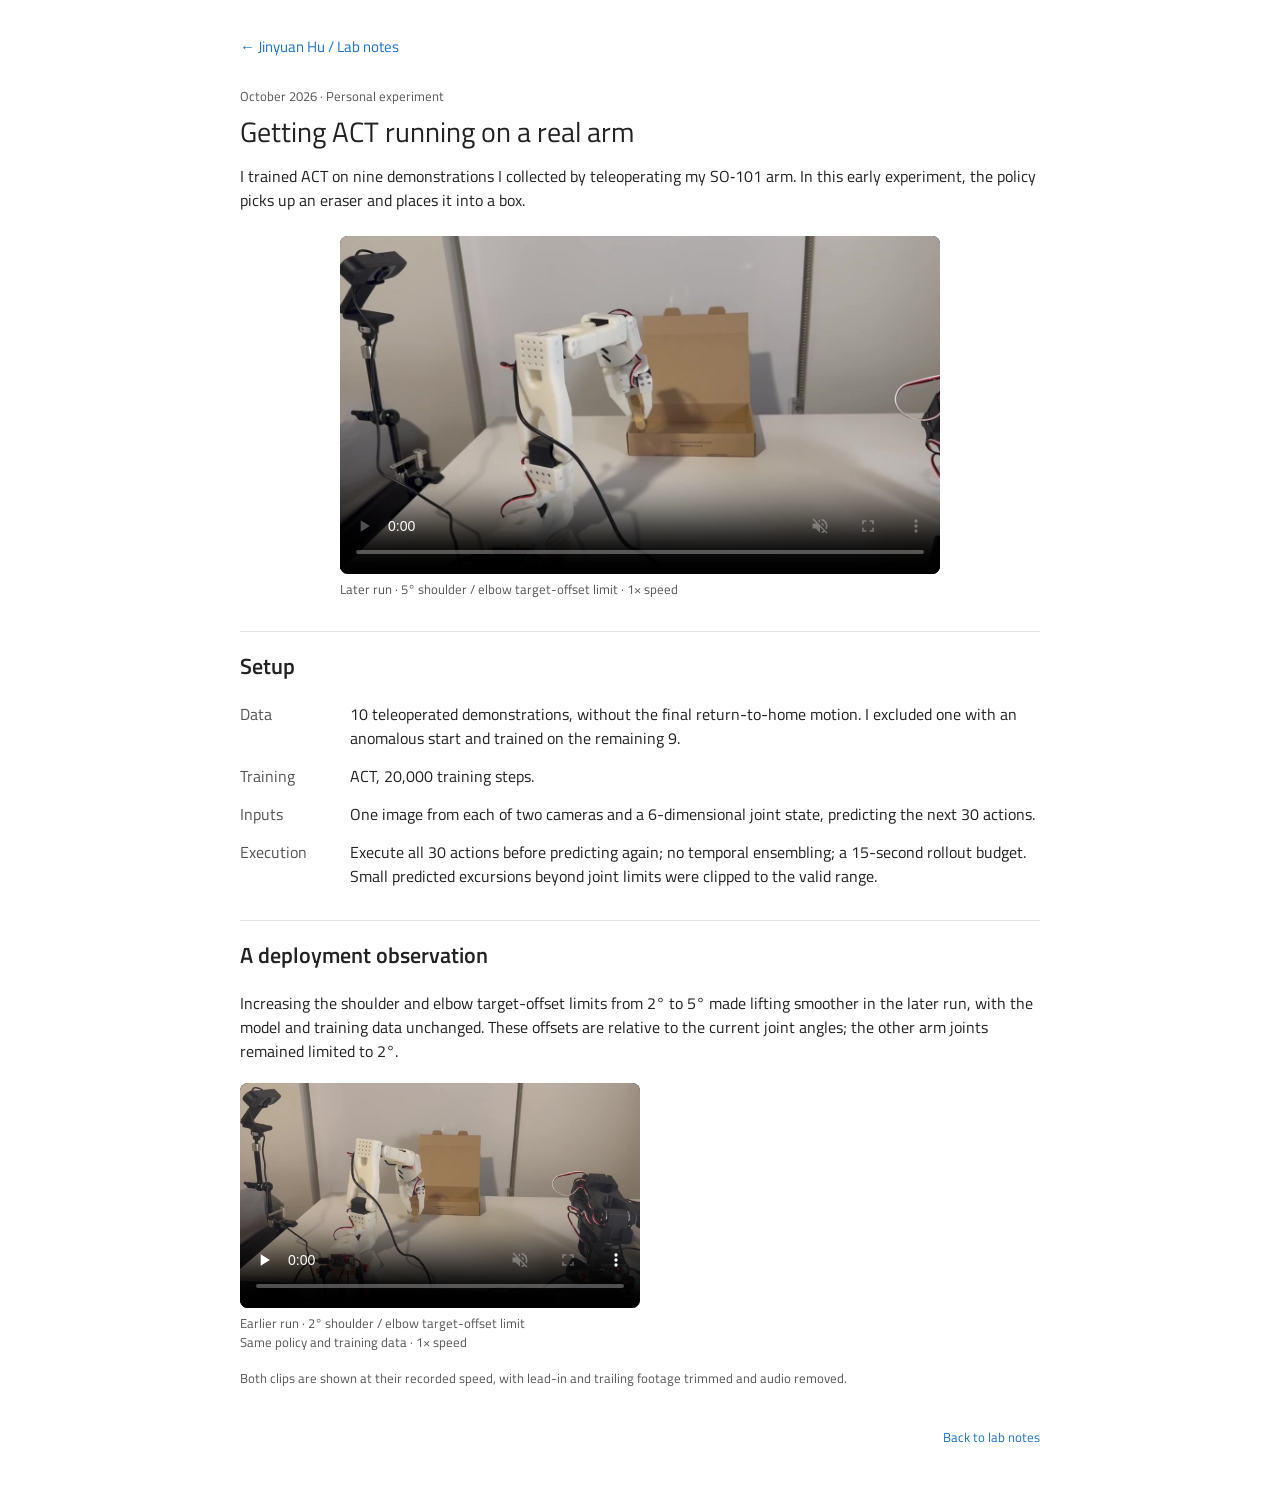
==== notes/so101-act.html @ 400b4111 "Keep lab note teaser compact and move details to its own page" ====
<!doctype html>
<html lang="en">
  <head>
    <meta charset="utf-8">
    <meta name="viewport" content="width=device-width, initial-scale=1">
    <meta name="description" content="A lab note by Jinyuan Hu on teleoperated demonstrations, ACT training, and deploying a pick-and-place policy on SO-101.">
    <meta name="color-scheme" content="light">
    <title>Getting ACT running on a real arm | Jinyuan Hu</title>
    <link rel="stylesheet" href="../style.css?v=20261027-note-page">
    <script src="../previews.js?v=20261027-note-page" defer></script>
  </head>
  <body>
    <main class="note-page">
      <nav class="note-back" aria-label="Back to homepage"><a href="../index.html#lab-notes-heading">← Jinyuan Hu / Lab notes</a></nav>
      <article class="lab-note">
        <header class="note-header">
          <p class="note-date"><time datetime="2026-10">October 2026</time> · Personal experiment</p>
          <h1>Getting ACT running on a real arm</h1>
          <p>I trained ACT on nine demonstrations I collected by teleoperating my SO&#8209;101 arm. In this early experiment, the policy picks up an eraser and places it into a box.</p>
        </header>
        <figure class="note-media note-main-video">
          <video controls muted playsinline preload="metadata" width="1280" height="720" poster="../assets/robotics/so101-act/pick-and-place.jpg" aria-label="Later SO-101 ACT run, shoulder and elbow target-offset limits of 5 degrees">
            <source src="../assets/robotics/so101-act/pick-and-place.mp4" type="video/mp4">
            <a href="../assets/robotics/so101-act/pick-and-place.mp4">Watch the pick-and-place video</a>.
          </video>
          <figcaption>Later run · 5° shoulder / elbow target-offset limit · 1× speed</figcaption>
        </figure>

        <section aria-labelledby="setup-heading">
          <h2 id="setup-heading">Setup</h2>
          <dl class="note-parameters">
            <dt>Data</dt>
            <dd>10 teleoperated demonstrations, without the final return-to-home motion. I excluded one with an anomalous start and trained on the remaining 9.</dd>
            <dt>Training</dt>
            <dd>ACT, 20,000 training steps.</dd>
            <dt>Inputs</dt>
            <dd>One image from each of two cameras and a 6-dimensional joint state, predicting the next 30 actions.</dd>
            <dt>Execution</dt>
            <dd>Execute all 30 actions before predicting again; no temporal ensembling; a 15-second rollout budget. Small predicted excursions beyond joint limits were clipped to the valid range.</dd>
          </dl>
        </section>

        <section aria-labelledby="deployment-heading">
          <h2 id="deployment-heading">A deployment observation</h2>
          <p>Increasing the shoulder and elbow target-offset limits from 2° to 5° made lifting smoother in the later run, with the model and training data unchanged. These offsets are relative to the current joint angles; the other arm joints remained limited to 2°.</p>
          <figure class="note-media note-earlier-video">
            <video controls muted playsinline preload="none" width="1280" height="720" poster="../assets/robotics/so101-act/earlier-run.jpg" aria-label="Earlier SO-101 ACT run, shoulder and elbow target-offset limits of 2 degrees">
              <source src="../assets/robotics/so101-act/earlier-run.mp4" type="video/mp4">
              <a href="../assets/robotics/so101-act/earlier-run.mp4">Watch the earlier run</a>.
            </video>
            <figcaption>Earlier run · 2° shoulder / elbow target-offset limit<br>Same policy and training data · 1× speed</figcaption>
          </figure>
          <p class="note-footnote">Both clips are shown at their recorded speed, with lead-in and trailing footage trimmed and audio removed.</p>
        </section>
      </article>
      <footer class="site-footer"><p><a href="../index.html#lab-notes-heading">Back to lab notes</a></p></footer>
    </main>
  </body>
</html>
---- style.css ----
/* Titillium Web from Google Fonts; license: assets/fonts/OFL.txt. */
@font-face {
  font-family: "Titillium Web";
  src: url("./assets/fonts/TitilliumWeb-Regular.ttf") format("truetype");
  font-style: normal;
  font-weight: 400;
  font-display: swap;
}

@font-face {
  font-family: "Titillium Web";
  src: url("./assets/fonts/TitilliumWeb-SemiBold.ttf") format("truetype");
  font-style: normal;
  font-weight: 600;
  font-display: swap;
}

:root {
  color-scheme: light;
  font-family: "Titillium Web", Verdana, Helvetica, sans-serif;
  font-size: 16px;
  line-height: 1.5;
  color: #222;
  background: #fff;
  -webkit-text-size-adjust: 100%;
  text-size-adjust: 100%;
}

* {
  box-sizing: border-box;
}

body {
  margin: 0;
}

main {
  max-width: 848px;
  margin: 36px auto 56px;
  padding: 0 24px;
  overflow-wrap: break-word;
}

h1, h2, h3, p {
  margin: 0;
}

h1 {
  display: flex;
  align-items: baseline;
  justify-content: center;
  flex-wrap: wrap;
  gap: 4px 10px;
  margin-bottom: 28px;
  color: #222;
  font-family: "Titillium Web", Verdana, Helvetica, sans-serif;
  font-size: 34px;
  line-height: 1.3;
  font-weight: 400;
}

.english-name,
.chinese-name {
  white-space: nowrap;
}

.chinese-name {
  font-family: "Songti SC", "STSong", "Noto Serif CJK SC", "Noto Serif SC", "SimSun", serif;
  font-size: 1em;
  font-weight: 400;
  letter-spacing: 0;
  color: inherit;
}

.profile-content {
  display: grid;
  grid-template-columns: 184px minmax(0, 1fr);
  align-items: start;
  gap: 32px;
}

.profile-photo {
  width: 184px;
}

.contact {
  margin-top: 12px;
  text-align: center;
  font-size: 15px;
  letter-spacing: -0.01em;
}

.portrait {
  display: block;
  width: 100%;
  height: 207px;
  aspect-ratio: 8 / 9;
  object-fit: cover;
  object-position: center 35%;
  border-radius: 8px;
}

.bio p + p {
  margin-top: 16px;
}

a {
  color: #1772d0;
  text-decoration: none;
  text-underline-offset: 3px;
}

a:hover {
  text-decoration: underline;
}

a:focus-visible {
  outline: 2px solid #1772d0;
  outline-offset: 4px;
  border-radius: 2px;
  text-decoration: underline;
}

section {
  margin-top: 32px;
  padding-top: 20px;
  border-top: 1px solid #e4e4e4;
}

h2 {
  margin-bottom: 20px;
  color: #222;
  font-size: 22px;
  line-height: 1.35;
  font-weight: 600;
}

h3 {
  font-size: 16px;
  line-height: 1.5;
  font-weight: 600;
}

ul {
  margin: 0;
  padding: 0;
  list-style: none;
}

.publications li + li {
  margin-top: 28px;
}

.publication h3 {
  font-size: 17px;
}

.publication,
.note-overview {
  display: grid;
  grid-template-columns: 220px minmax(0, 1fr);
  align-items: start;
  gap: 24px;
}

.publication-info {
  grid-column: 2;
  min-width: 0;
}

.preview {
  position: relative;
  width: 100%;
  aspect-ratio: 16 / 9;
  overflow: hidden;
  border-radius: 8px;
  background: #191b20;
  isolation: isolate;
}

.preview-poster,
.preview video {
  display: block;
  position: absolute;
  inset: 0;
  width: 100%;
  height: 100%;
  object-fit: contain;
}

.preview video {
  visibility: hidden;
}

.preview.has-frame video {
  visibility: visible;
}

.preview-figure {
  display: block;
  aspect-ratio: 928 / 359;
  background: #fff;
}

.preview-figure:focus-visible {
  outline: 2px solid #1772d0;
  outline-offset: 4px;
}

.preview-toggle {
  position: absolute;
  right: 7px;
  bottom: 7px;
  min-width: 44px;
  min-height: 32px;
  padding: 3px 8px;
  border: 1px solid #ffffff70;
  border-radius: 5px;
  color: #fff;
  background: #111c;
  font: 13px/1.2 "Titillium Web", sans-serif;
  cursor: pointer;
}

.preview-toggle:hover {
  background: #111;
}

.preview-toggle:focus-visible {
  outline: 2px solid #fff;
  outline-offset: 2px;
}

@media (prefers-reduced-motion: reduce) {
  .preview:not([data-autoplay="false"]).has-frame video,
  .preview:not([data-autoplay="false"]) .preview-toggle {
    visibility: hidden;
  }
}

.authors {
  margin-top: 2px;
}

strong {
  font-weight: 600;
}

.venue {
  margin-top: 2px;
  color: #555;
  font-style: normal;
}

.paper-links {
  margin-top: 3px;
}

.paper-links span {
  margin: 0 4px;
  color: #555;
}

.github-stars {
  font-size: 0.9em;
  white-space: nowrap;
}

.note-media {
  min-width: 0;
  margin: 0;
}

.note-media video {
  display: block;
  width: 100%;
  height: auto;
  aspect-ratio: 16 / 9;
  border-radius: 8px;
  background: #191b20;
}

.note-media figcaption,
.note-date,
.note-footnote {
  color: #555;
  font-size: 13px;
  line-height: 1.5;
}

.note-media figcaption {
  margin-top: 6px;
}

.note-date {
  margin: 2px 0 6px;
}

.note-intro h3 {
  margin: 0;
}

.note-media video:focus-visible {
  outline: 2px solid #1772d0;
  outline-offset: 4px;
  border-radius: 2px;
}

.note-back {
  margin-bottom: 28px;
  font-size: 15px;
}

.note-page h1 {
  display: block;
  margin: 8px 0 14px;
  text-align: left;
  font-size: 28px;
}

.note-main-video {
  max-width: 600px;
  margin: 24px auto 0;
}

.note-earlier-video {
  max-width: 400px;
  margin-top: 20px;
}

.note-parameters {
  display: grid;
  grid-template-columns: 90px minmax(0, 1fr);
  gap: 14px 20px;
  margin: 0;
}

.note-parameters dt {
  color: #555;
}

.note-parameters dd {
  margin: 0;
}

.note-footnote {
  margin-top: 16px;
}

.education li {
  display: grid;
  grid-template-columns: 36px minmax(0, 1fr) auto;
  align-items: center;
  gap: 4px 16px;
}

.school-logo {
  display: block;
  width: 36px;
  height: 38px;
  object-fit: contain;
  justify-self: center;
}

.education li + li {
  margin-top: 18px;
}

.education li > div {
  min-width: 0;
}

.education h3 {
  font-weight: 400;
}

.education li > div > p {
  color: #555;
  font-size: 15px;
}

.dates {
  flex-shrink: 0;
  color: #555;
  font-variant-numeric: tabular-nums;
}

.site-footer {
  margin-top: 40px;
  color: #555;
  font-size: 13px;
  text-align: right;
}

@media (max-width: 600px) {
  .note-parameters {
    grid-template-columns: minmax(0, 1fr);
    gap: 4px;
  }

  .note-parameters dd + dt {
    margin-top: 10px;
  }

  .publication,
  .note-overview {
    grid-template-columns: minmax(0, 1fr);
    gap: 14px;
  }

  .publication-info {
    grid-column: 1;
  }

  .preview {
    max-width: 400px;
  }

  main {
    margin: 28px auto 40px;
    padding: 0 20px;
  }

  h1 {
    margin-bottom: 24px;
  }

  .education li {
    grid-template-columns: 36px minmax(0, 1fr);
    column-gap: 12px;
  }

  .school-logo {
    grid-row: span 2;
  }

  .education .dates {
    grid-column: 2;
  }

  .profile-content {
    grid-template-columns: minmax(0, 1fr);
    gap: 20px;
  }

  .profile-photo {
    justify-self: center;
  }
}
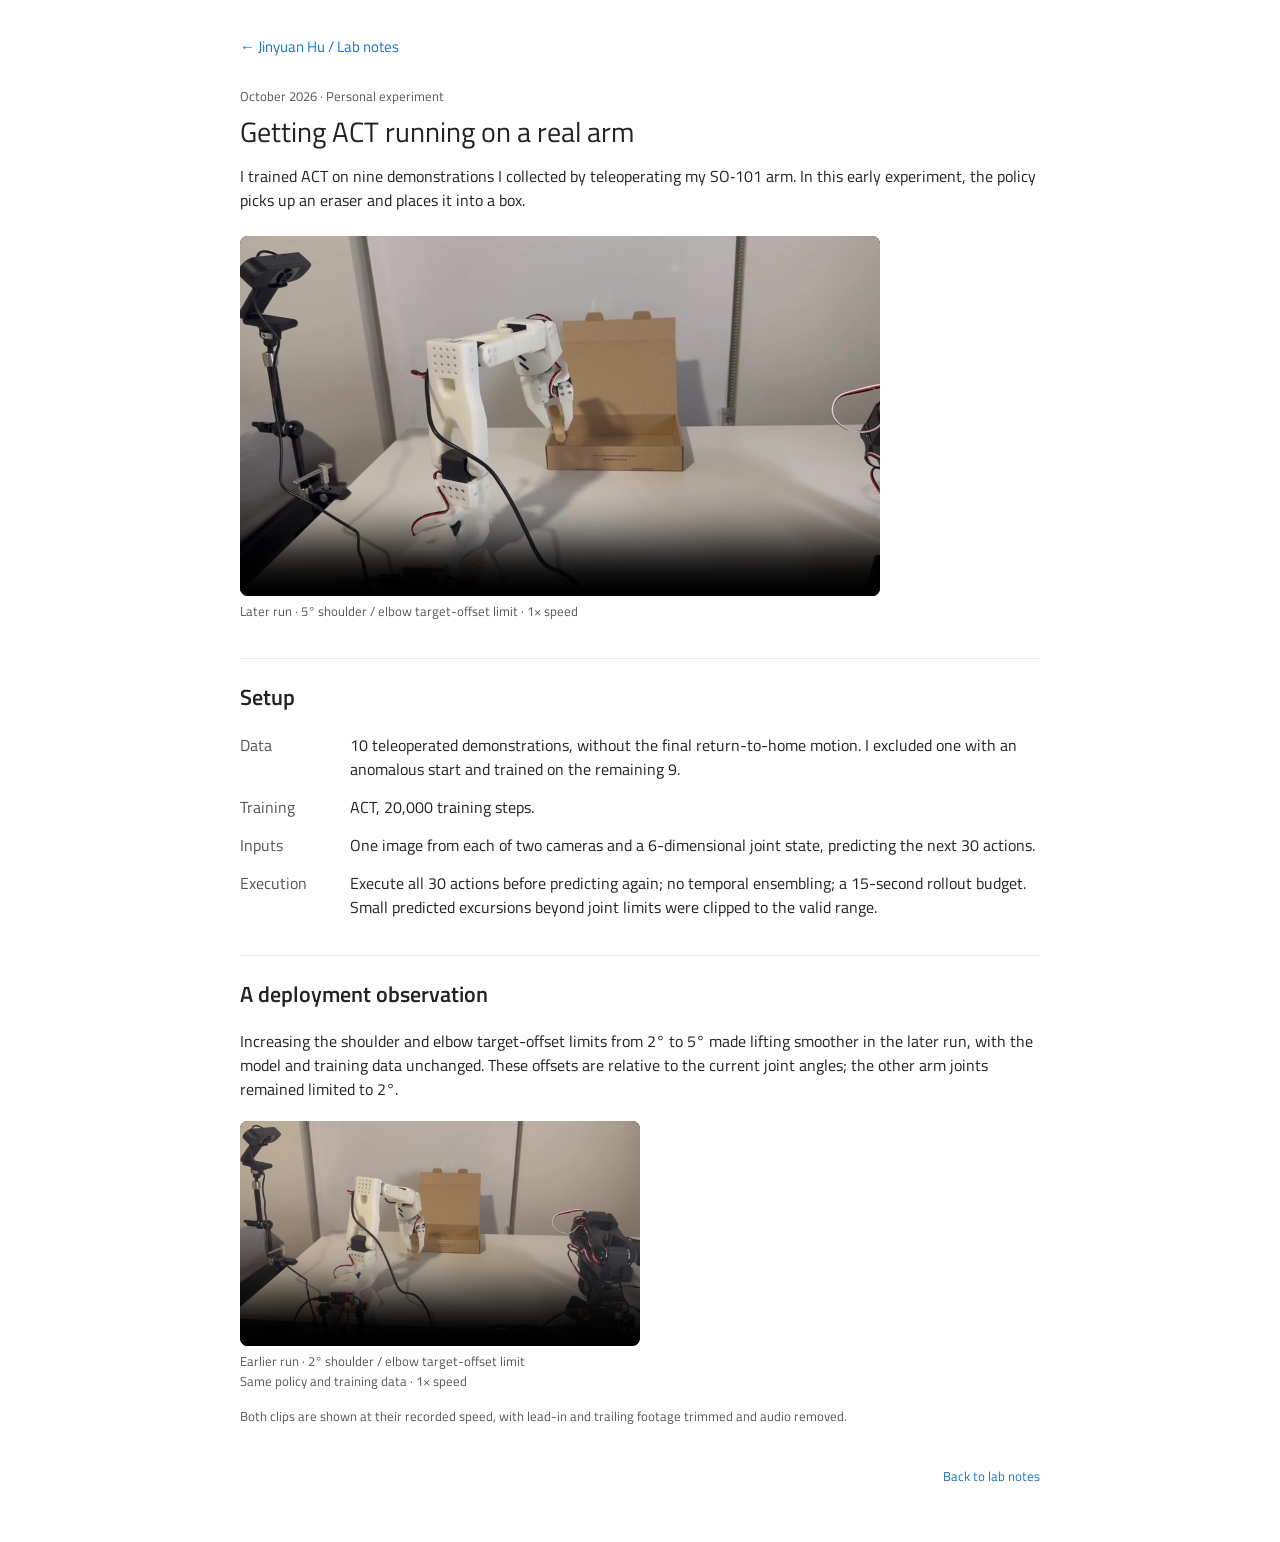
==== commit e058a47b: "Polish homepage layout, copy and media; remove unused assets - Share one 220px media column across p" ====
--- a/notes/so101-act.html
+++ b/notes/so101-act.html
@@ -5,9 +5,23 @@
     <meta name="viewport" content="width=device-width, initial-scale=1">
     <meta name="description" content="A lab note by Jinyuan Hu on teleoperated demonstrations, ACT training, and deploying a pick-and-place policy on SO-101.">
     <meta name="color-scheme" content="light">
+    <meta name="theme-color" content="#ffffff">
     <title>Getting ACT running on a real arm | Jinyuan Hu</title>
-    <link rel="stylesheet" href="../style.css?v=20261027-note-page">
-    <script src="../previews.js?v=20261027-note-page" defer></script>
+    <link rel="canonical" href="https://yelonhu.github.io/notes/so101-act.html">
+    <link rel="icon" href="../assets/icons/favicon-32.png" type="image/png" sizes="32x32">
+    <link rel="apple-touch-icon" href="../assets/icons/apple-touch-icon.png">
+    <meta property="og:type" content="article">
+    <meta property="og:site_name" content="Jinyuan Hu">
+    <meta property="og:title" content="Getting ACT running on a real arm">
+    <meta property="og:description" content="Teleoperated demonstrations, ACT training, and deploying a pick-and-place policy on an SO-101 arm.">
+    <meta property="og:url" content="https://yelonhu.github.io/notes/so101-act.html">
+    <meta property="og:image" content="https://yelonhu.github.io/assets/robotics/so101-act/pick-and-place.jpg">
+    <meta property="og:image:width" content="1280">
+    <meta property="og:image:height" content="720">
+    <meta name="twitter:card" content="summary_large_image">
+    <link rel="preload" href="../assets/fonts/TitilliumWeb-Regular.woff2" as="font" type="font/woff2" crossorigin>
+    <link rel="stylesheet" href="../style.css?v=20261027-polish">
+    <script src="../previews.js?v=20261027-polish" defer></script>
   </head>
   <body>
     <main class="note-page">
--- a/style.css
+++ b/style.css
@@ -1,7 +1,8 @@
 /* Titillium Web from Google Fonts; license: assets/fonts/OFL.txt. */
 @font-face {
   font-family: "Titillium Web";
-  src: url("./assets/fonts/TitilliumWeb-Regular.ttf") format("truetype");
+  src: url("./assets/fonts/TitilliumWeb-Regular.woff2") format("woff2"),
+    url("./assets/fonts/TitilliumWeb-Regular.ttf") format("truetype");
   font-style: normal;
   font-weight: 400;
   font-display: swap;
@@ -9,13 +10,16 @@
 
 @font-face {
   font-family: "Titillium Web";
-  src: url("./assets/fonts/TitilliumWeb-SemiBold.ttf") format("truetype");
+  src: url("./assets/fonts/TitilliumWeb-SemiBold.woff2") format("woff2"),
+    url("./assets/fonts/TitilliumWeb-SemiBold.ttf") format("truetype");
   font-style: normal;
   font-weight: 600;
   font-display: swap;
 }
 
 :root {
+  --media-width: 220px;
+  --media-gap: 24px;
   color-scheme: light;
   font-family: "Titillium Web", Verdana, Helvetica, sans-serif;
   font-size: 16px;
@@ -32,6 +36,12 @@
 
 body {
   margin: 0;
+}
+
+@media (prefers-reduced-motion: no-preference) {
+  html {
+    scroll-behavior: smooth;
+  }
 }
 
 main {
@@ -74,13 +84,13 @@
 
 .profile-content {
   display: grid;
-  grid-template-columns: 184px minmax(0, 1fr);
+  grid-template-columns: var(--media-width) minmax(0, 1fr);
   align-items: start;
-  gap: 32px;
+  gap: var(--media-gap);
 }
 
 .profile-photo {
-  width: 184px;
+  width: var(--media-width);
 }
 
 .contact {
@@ -90,13 +100,17 @@
   letter-spacing: -0.01em;
 }
 
+.contact span {
+  margin: 0 1px;
+  color: #b4b4b4;
+}
+
 .portrait {
   display: block;
   width: 100%;
-  height: 207px;
+  height: auto;
   aspect-ratio: 8 / 9;
   object-fit: cover;
-  object-position: center 35%;
   border-radius: 8px;
 }
 
@@ -122,12 +136,13 @@
 }
 
 section {
-  margin-top: 32px;
-  padding-top: 20px;
-  border-top: 1px solid #e4e4e4;
+  margin-top: 36px;
+  padding-top: 24px;
+  border-top: 1px solid #e8e8e8;
 }
 
 h2 {
+  scroll-margin-top: 24px;
   margin-bottom: 20px;
   color: #222;
   font-size: 22px;
@@ -155,12 +170,17 @@
   font-size: 17px;
 }
 
+.publication h3 a,
+.note-intro h3 a {
+  color: inherit;
+}
+
 .publication,
 .note-overview {
   display: grid;
-  grid-template-columns: 220px minmax(0, 1fr);
+  grid-template-columns: var(--media-width) minmax(0, 1fr);
   align-items: start;
-  gap: 24px;
+  gap: var(--media-gap);
 }
 
 .publication-info {
@@ -196,10 +216,16 @@
   visibility: visible;
 }
 
+/* Wide figures sit on a mat so every thumbnail keeps the same 16:9 box. */
 .preview-figure {
   display: block;
-  aspect-ratio: 928 / 359;
-  background: #fff;
+  background: #f4f4f2;
+}
+
+.preview-figure .preview-poster {
+  inset: 8px;
+  width: calc(100% - 16px);
+  height: calc(100% - 16px);
 }
 
 .preview-figure:focus-visible {
@@ -209,21 +235,48 @@
 
 .preview-toggle {
   position: absolute;
-  right: 7px;
-  bottom: 7px;
-  min-width: 44px;
-  min-height: 32px;
-  padding: 3px 8px;
-  border: 1px solid #ffffff70;
-  border-radius: 5px;
+  right: 8px;
+  bottom: 8px;
+  width: 30px;
+  height: 30px;
+  padding: 0;
+  border: 0;
+  border-radius: 50%;
   color: #fff;
-  background: #111c;
-  font: 13px/1.2 "Titillium Web", sans-serif;
+  background: rgb(20 20 20 / 0.5);
+  -webkit-backdrop-filter: blur(6px);
+  backdrop-filter: blur(6px);
+  font-size: 0;
+  opacity: 0.8;
   cursor: pointer;
+  transition: opacity 0.15s ease, background-color 0.15s ease;
+}
+
+.preview-toggle::before {
+  content: "";
+  position: absolute;
+  inset: 0;
+  width: 10px;
+  height: 11px;
+  margin: auto;
+  border-inline: 3px solid currentColor;
+}
+
+.preview-toggle[data-action="play"]::before {
+  width: 10px;
+  border: 0;
+  background: currentColor;
+  clip-path: polygon(0 0, 100% 50%, 0 100%);
+  translate: 1px 0;
+}
+
+.preview:hover .preview-toggle,
+.preview-toggle:focus-visible {
+  opacity: 1;
 }
 
 .preview-toggle:hover {
-  background: #111;
+  background: rgb(20 20 20 / 0.75);
 }
 
 .preview-toggle:focus-visible {
@@ -240,6 +293,11 @@
 
 .authors {
   margin-top: 2px;
+  color: #4a4a4a;
+}
+
+.authors strong {
+  color: #222;
 }
 
 strong {
@@ -258,7 +316,7 @@
 
 .paper-links span {
   margin: 0 4px;
-  color: #555;
+  color: #b4b4b4;
 }
 
 .github-stars {
@@ -319,8 +377,8 @@
 }
 
 .note-main-video {
-  max-width: 600px;
-  margin: 24px auto 0;
+  max-width: 640px;
+  margin-top: 24px;
 }
 
 .note-earlier-video {
@@ -416,6 +474,18 @@
     max-width: 400px;
   }
 
+  /* Stacked entries have no shared column to match, so show the figure whole. */
+  .preview-figure {
+    aspect-ratio: 928 / 359;
+    background: #fff;
+  }
+
+  .preview-figure .preview-poster {
+    inset: 0;
+    width: 100%;
+    height: 100%;
+  }
+
   main {
     margin: 28px auto 40px;
     padding: 0 20px;
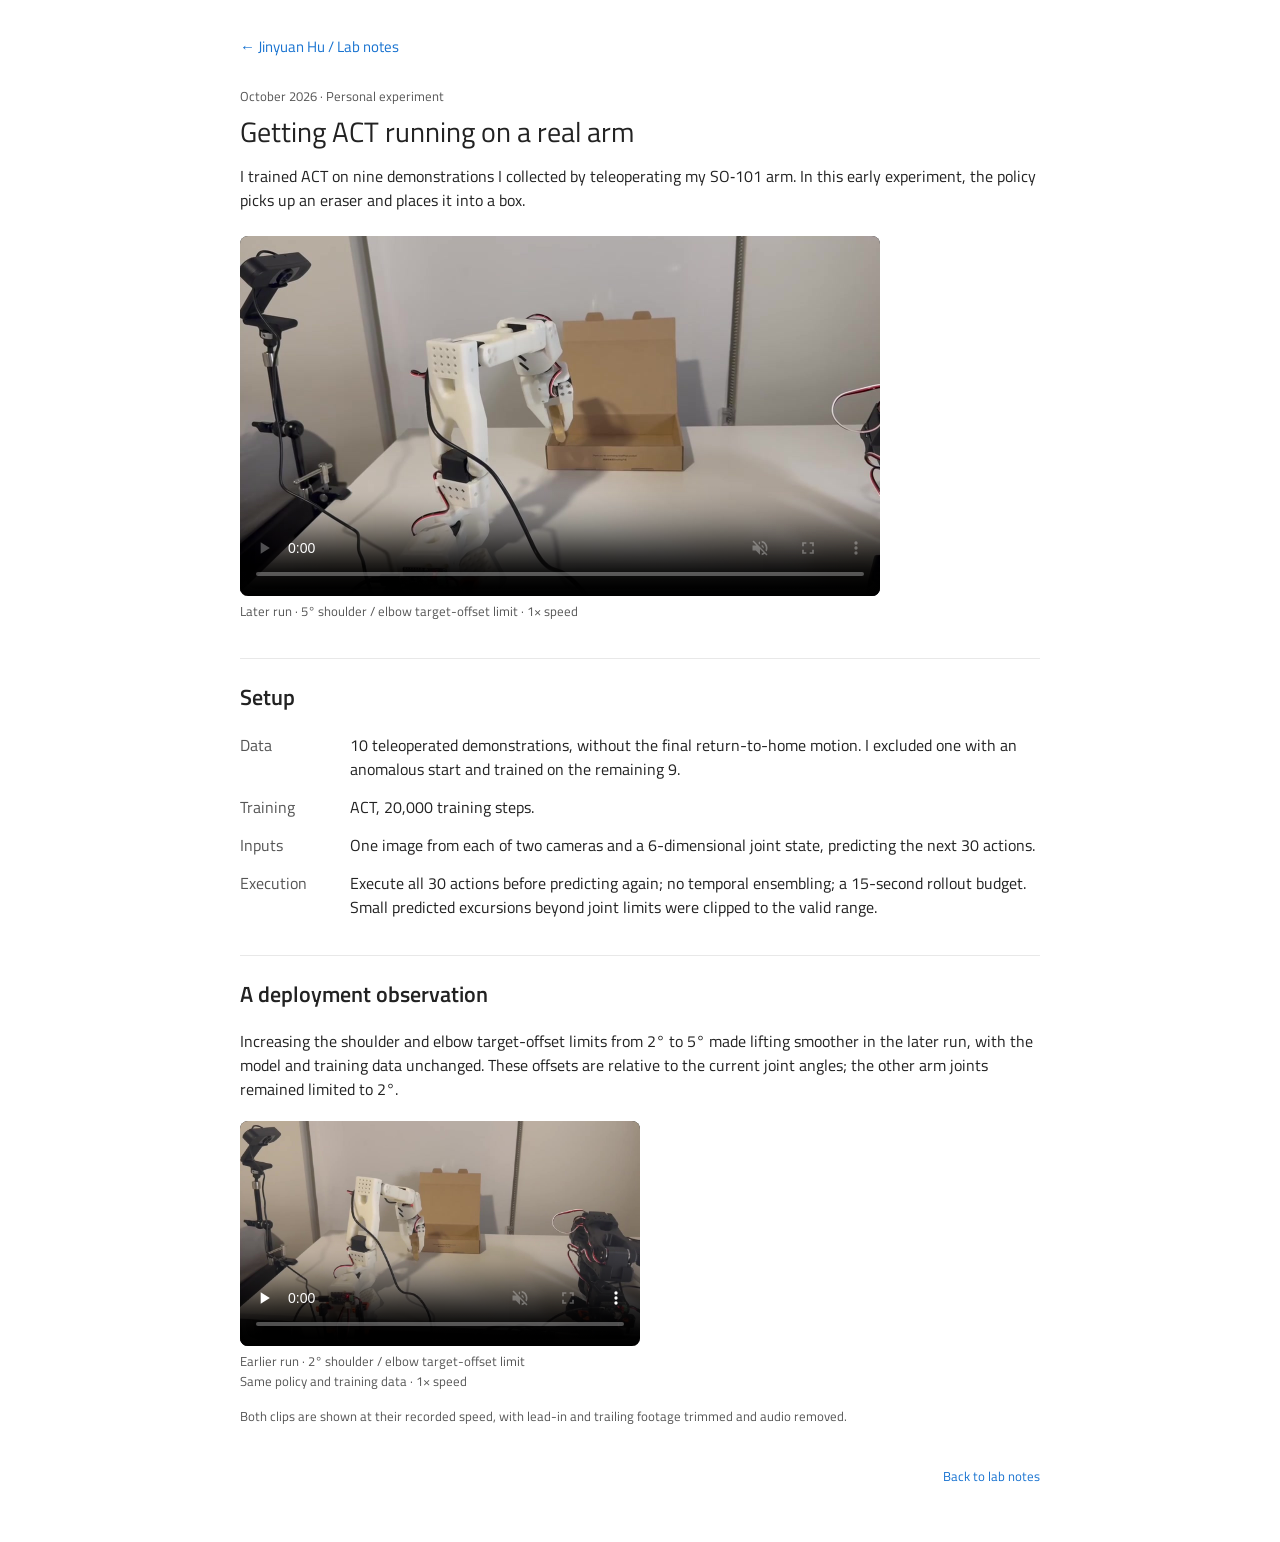
==== commit f5530340: "Compact News dates, show X handle, outline the owl favicon - Put News dates right before their text " ====
--- a/notes/so101-act.html
+++ b/notes/so101-act.html
@@ -8,7 +8,8 @@
     <meta name="theme-color" content="#ffffff">
     <title>Getting ACT running on a real arm | Jinyuan Hu</title>
     <link rel="canonical" href="https://yelonhu.github.io/notes/so101-act.html">
-    <link rel="icon" href="../assets/icons/favicon-32.png" type="image/png" sizes="32x32">
+    <link rel="icon" href="../favicon.ico" sizes="32x32">
+    <link rel="icon" href="../assets/icons/favicon.svg" type="image/svg+xml">
     <link rel="apple-touch-icon" href="../assets/icons/apple-touch-icon.png">
     <meta property="og:type" content="article">
     <meta property="og:site_name" content="Jinyuan Hu">
@@ -20,8 +21,8 @@
     <meta property="og:image:height" content="720">
     <meta name="twitter:card" content="summary_large_image">
     <link rel="preload" href="../assets/fonts/TitilliumWeb-Regular.woff2" as="font" type="font/woff2" crossorigin>
-    <link rel="stylesheet" href="../style.css?v=20261027-polish">
-    <script src="../previews.js?v=20261027-polish" defer></script>
+    <link rel="stylesheet" href="../style.css?v=20261027-x">
+    <script src="../previews.js?v=20261027-x" defer></script>
   </head>
   <body>
     <main class="note-page">
--- a/style.css
+++ b/style.css
@@ -105,6 +105,32 @@
   color: #b4b4b4;
 }
 
+.x-handle {
+  display: flex;
+  justify-content: center;
+  margin-top: 8px;
+}
+
+.x-handle span {
+  display: inline-flex;
+  align-items: center;
+  gap: 5px;
+  height: 22px;
+  padding: 0 10px;
+  border-radius: 999px;
+  color: #fff;
+  background: #0f1419;
+  font-size: 12px;
+  font-weight: 600;
+  line-height: 1;
+}
+
+.x-handle svg {
+  width: 11px;
+  height: 11px;
+  fill: currentColor;
+}
+
 .portrait {
   display: block;
   width: 100%;
@@ -160,6 +186,22 @@
   margin: 0;
   padding: 0;
   list-style: none;
+}
+
+.news li {
+  display: grid;
+  grid-template-columns: 72px minmax(0, 1fr);
+  gap: 12px;
+}
+
+.news li + li {
+  margin-top: 6px;
+}
+
+.news time {
+  color: #555;
+  font-variant-numeric: tabular-nums;
+  white-space: nowrap;
 }
 
 .publications li + li {
@@ -219,7 +261,11 @@
 /* Wide figures sit on a mat so every thumbnail keeps the same 16:9 box. */
 .preview-figure {
   display: block;
-  background: #f4f4f2;
+  background: #fafaf9;
+}
+
+.preview-empty {
+  background: none;
 }
 
 .preview-figure .preview-poster {
@@ -474,6 +520,10 @@
     max-width: 400px;
   }
 
+  .preview-empty {
+    display: none;
+  }
+
   /* Stacked entries have no shared column to match, so show the figure whole. */
   .preview-figure {
     aspect-ratio: 928 / 359;
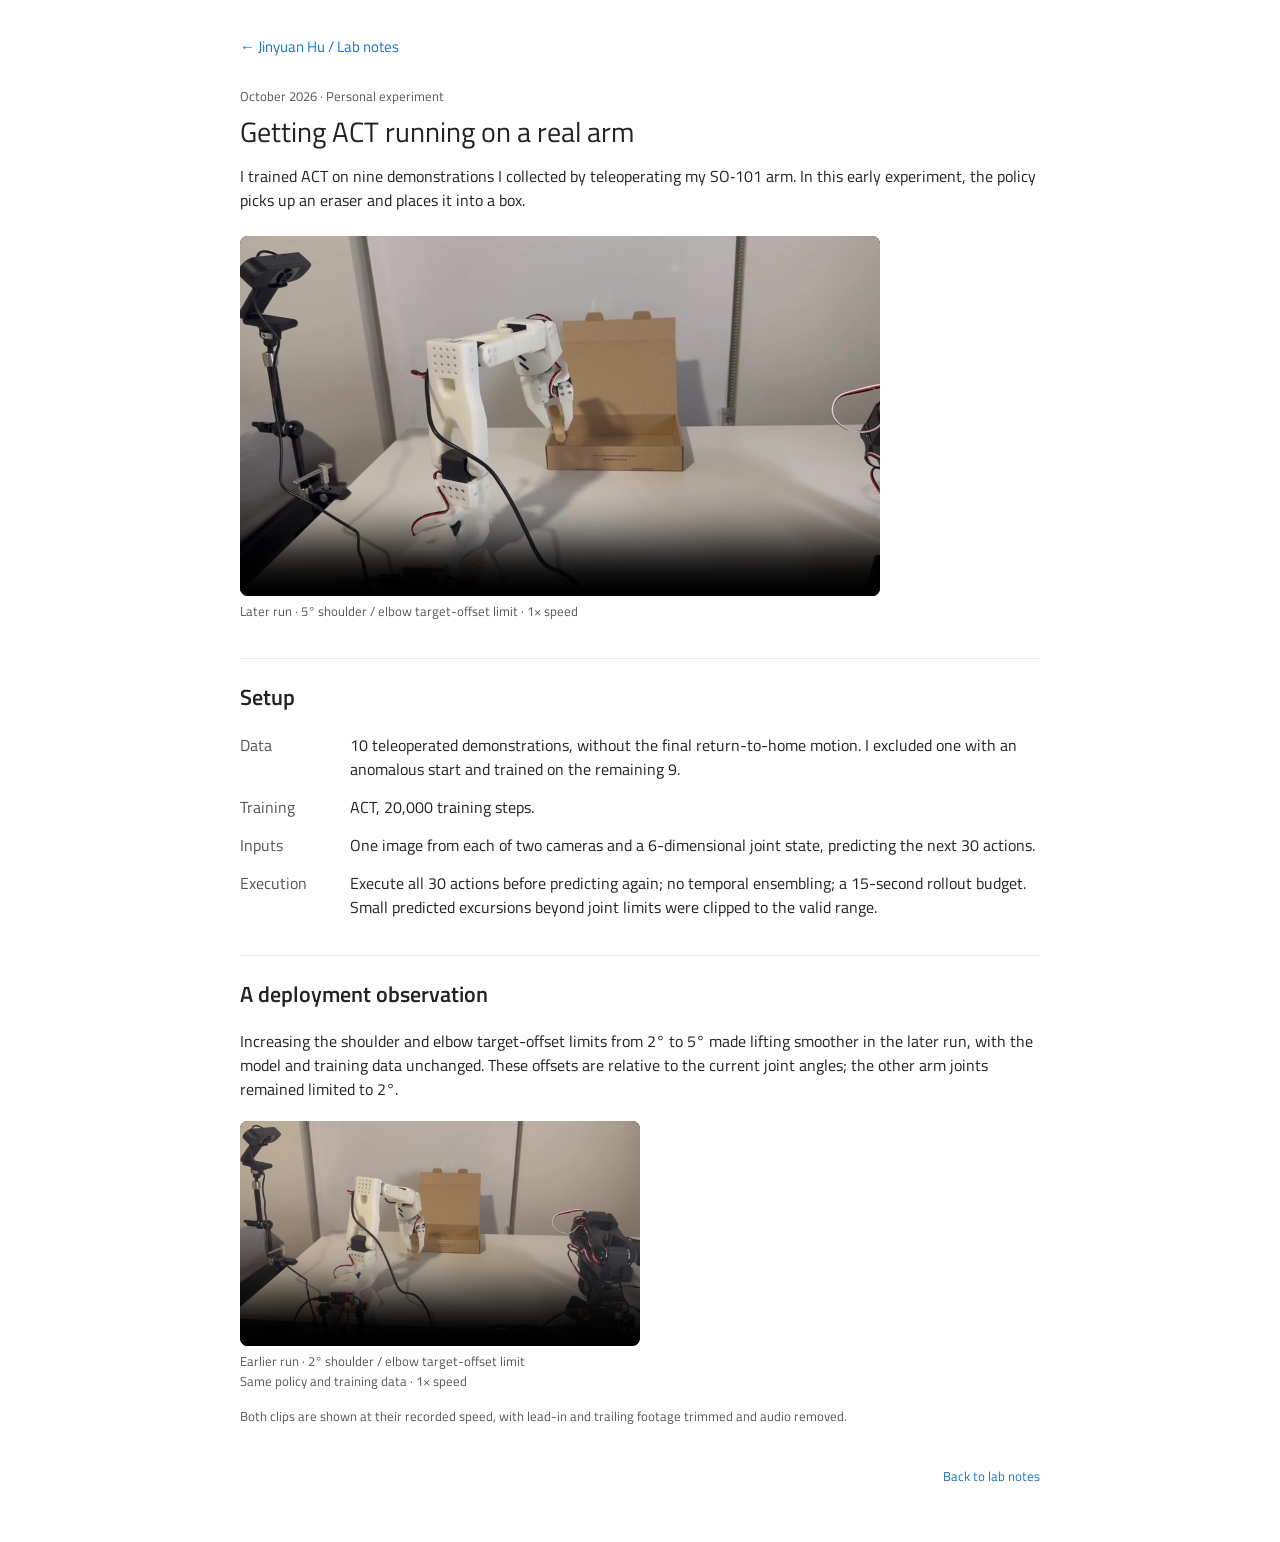
==== commit ffb7517d: "Link the X badge to @hujinyuan11 The account is public now, so the badge becomes a link with a hover" ====
--- a/notes/so101-act.html
+++ b/notes/so101-act.html
@@ -20,9 +20,10 @@
     <meta property="og:image:width" content="1280">
     <meta property="og:image:height" content="720">
     <meta name="twitter:card" content="summary_large_image">
+    <meta name="twitter:creator" content="@hujinyuan11">
     <link rel="preload" href="../assets/fonts/TitilliumWeb-Regular.woff2" as="font" type="font/woff2" crossorigin>
-    <link rel="stylesheet" href="../style.css?v=20261027-x">
-    <script src="../previews.js?v=20261027-x" defer></script>
+    <link rel="stylesheet" href="../style.css?v=20261028-x">
+    <script src="../previews.js?v=20261028-x" defer></script>
   </head>
   <body>
     <main class="note-page">
--- a/style.css
+++ b/style.css
@@ -111,7 +111,7 @@
   margin-top: 8px;
 }
 
-.x-handle span {
+.x-handle a {
   display: inline-flex;
   align-items: center;
   gap: 5px;
@@ -123,6 +123,17 @@
   font-size: 12px;
   font-weight: 600;
   line-height: 1;
+  transition: background-color 0.15s;
+}
+
+.x-handle a:hover,
+.x-handle a:focus-visible {
+  background: #31363b;
+  text-decoration: none;
+}
+
+.x-handle a:focus-visible {
+  border-radius: 999px;
 }
 
 .x-handle svg {
